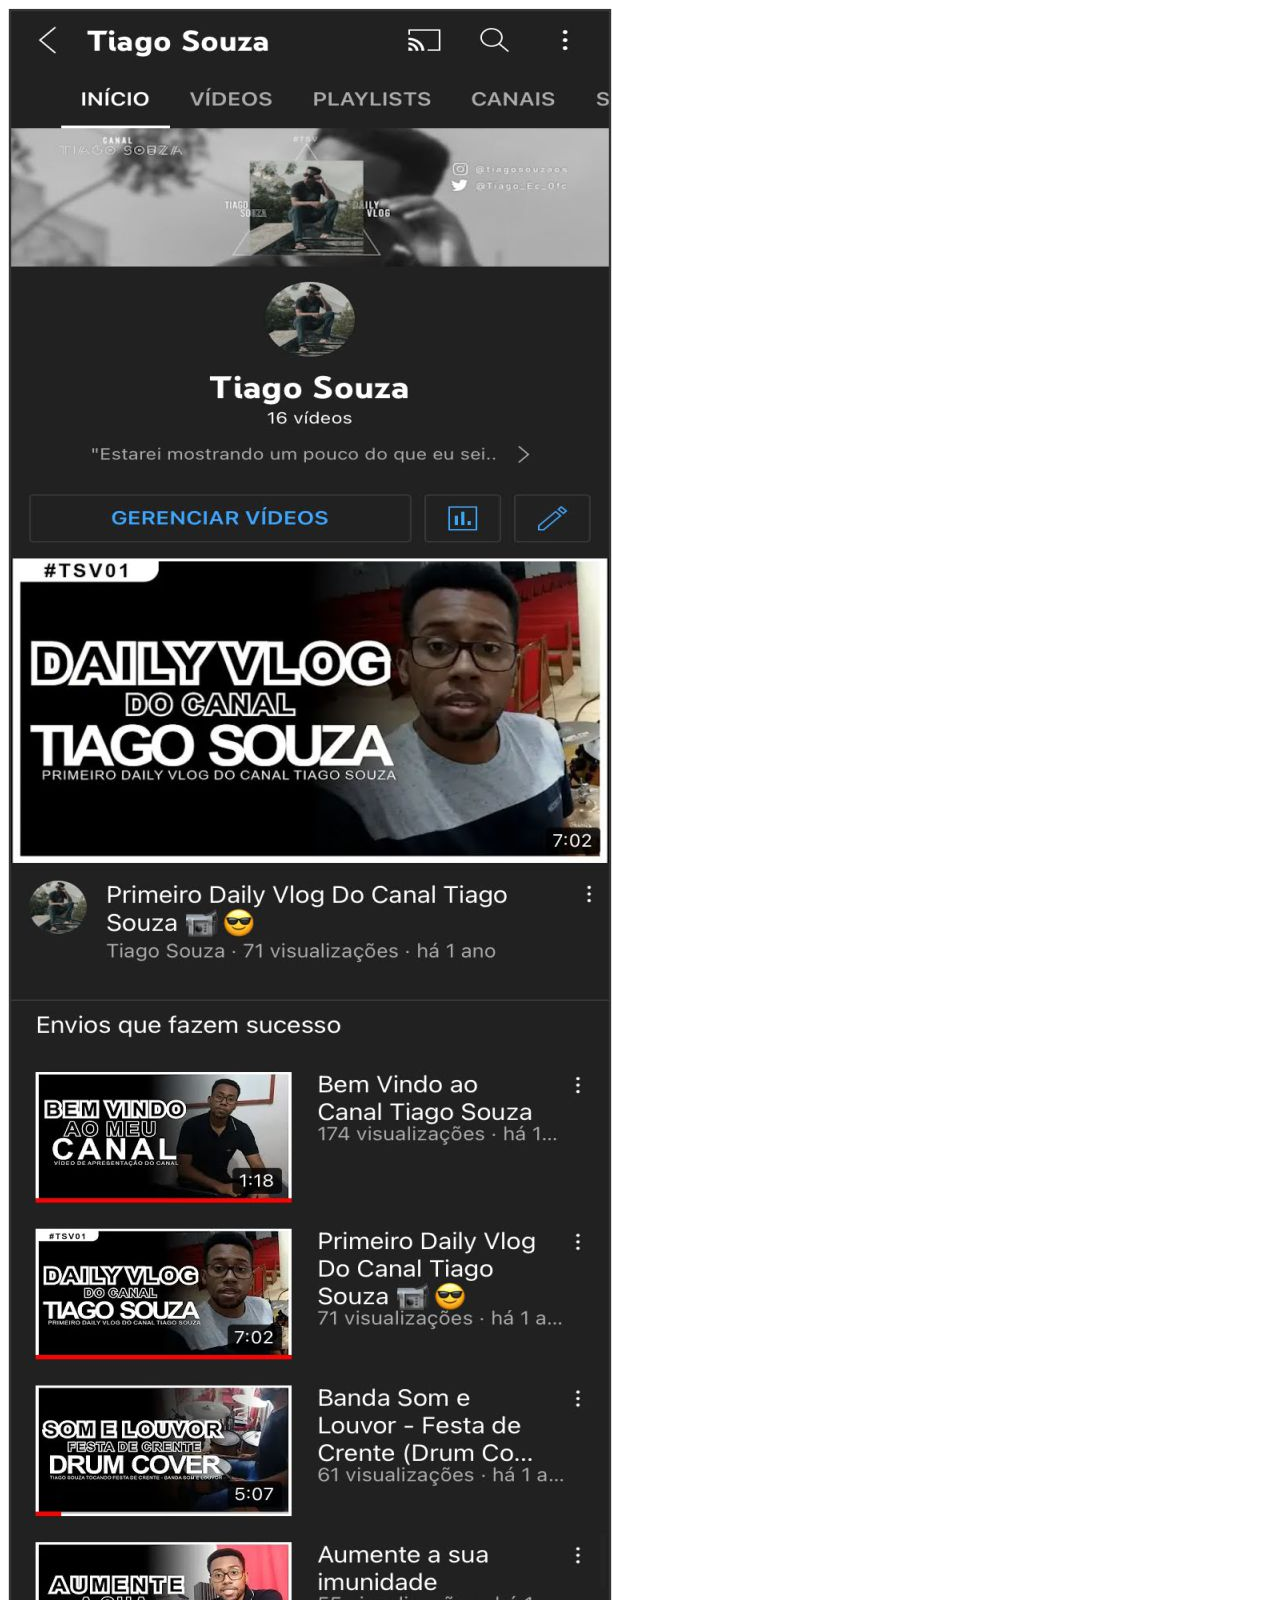
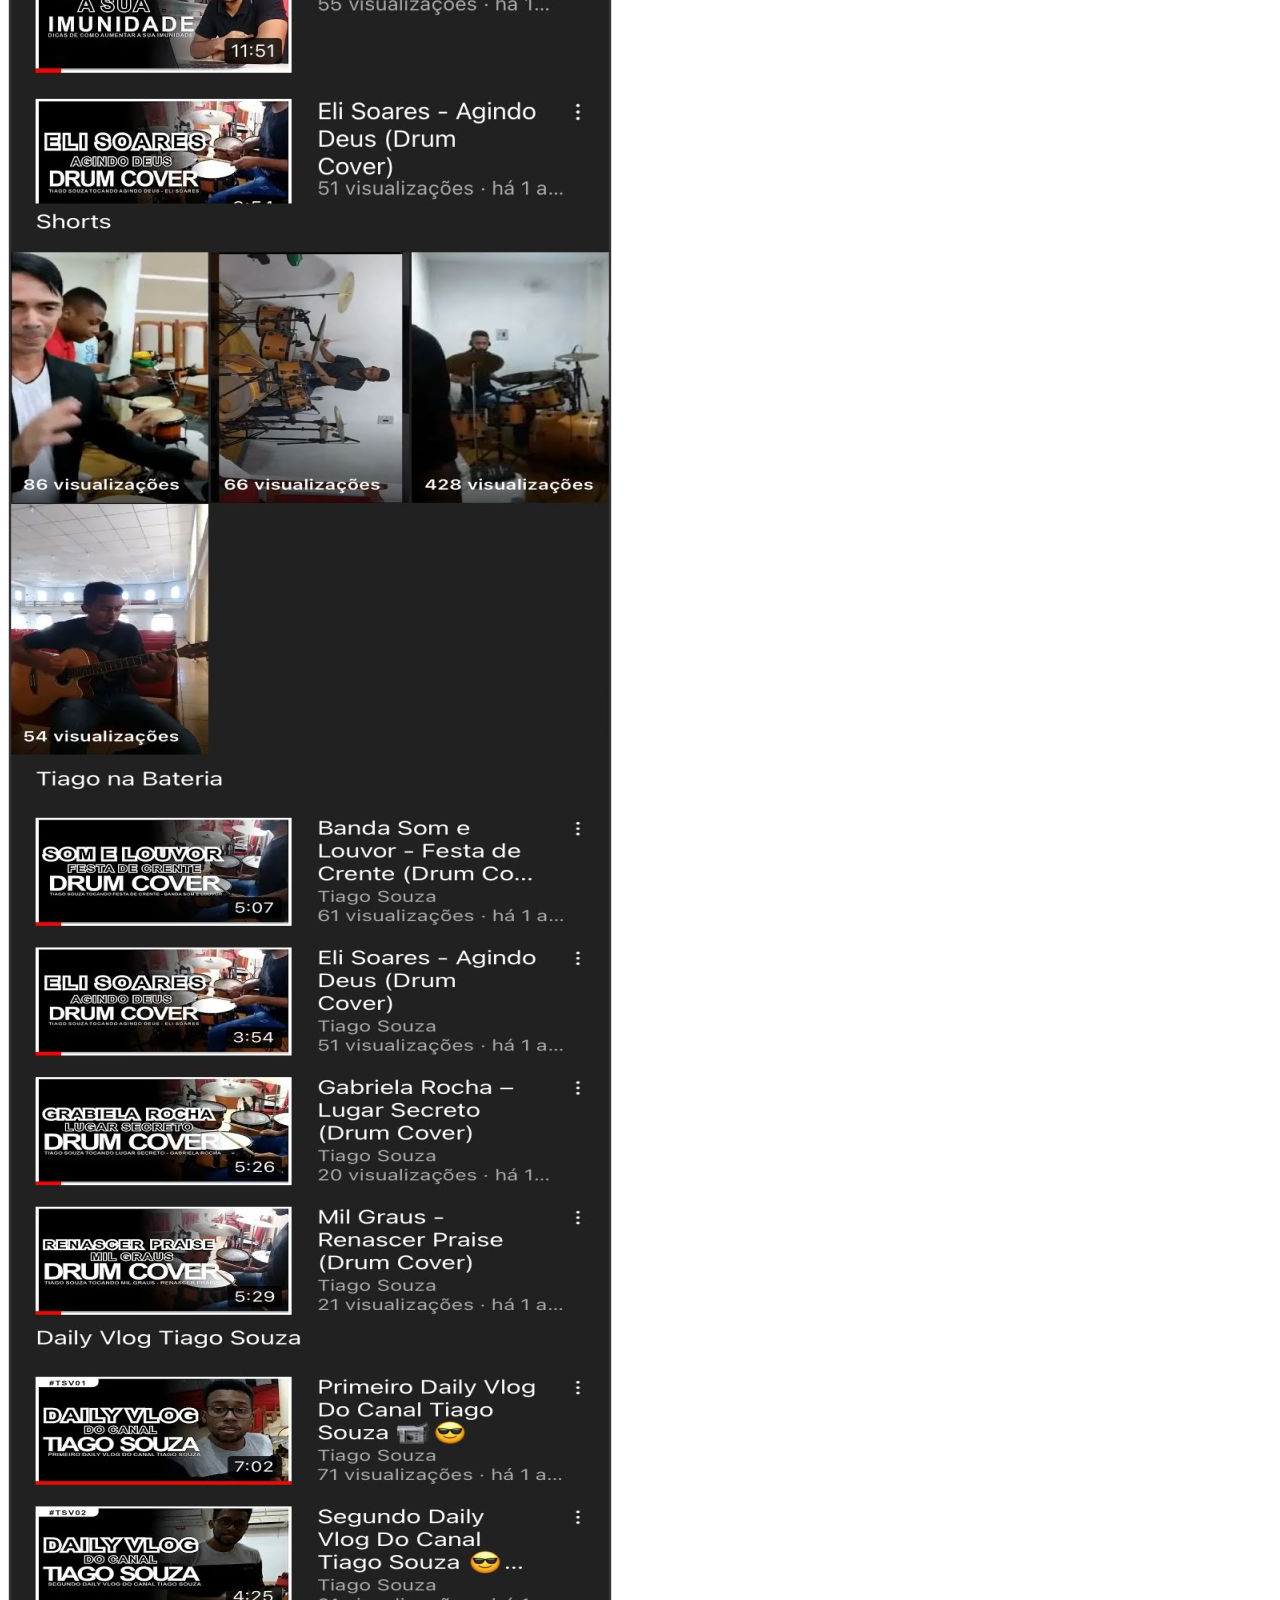
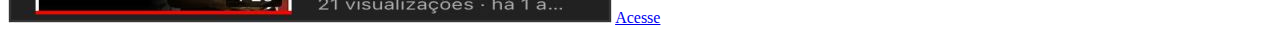
==== youtube.html @ 0bab4938 "Conclusão do Site das Redes Sociais" ====
<!DOCTYPE html>
<html lang="pt-br">
<head>
    <meta charset="UTF-8">
    <meta http-equiv="X-UA-Compatible" content="IE=edge">
    <meta name="viewport" content="width=device-width, initial-scale=1.0">
    <link rel="stylesheet" href="estilos/social.css">
    <title>Youtube</title>
</head>
<body>
    <img src="imagens/ts-youtube.jpg" alt="tiago souza youtube">
    <a href="https://www.youtube.com/channel/UC5Y60x8TKJJ7PhzUKyREhiA" target="_blank" >Acesse</a>
</body>
</html>
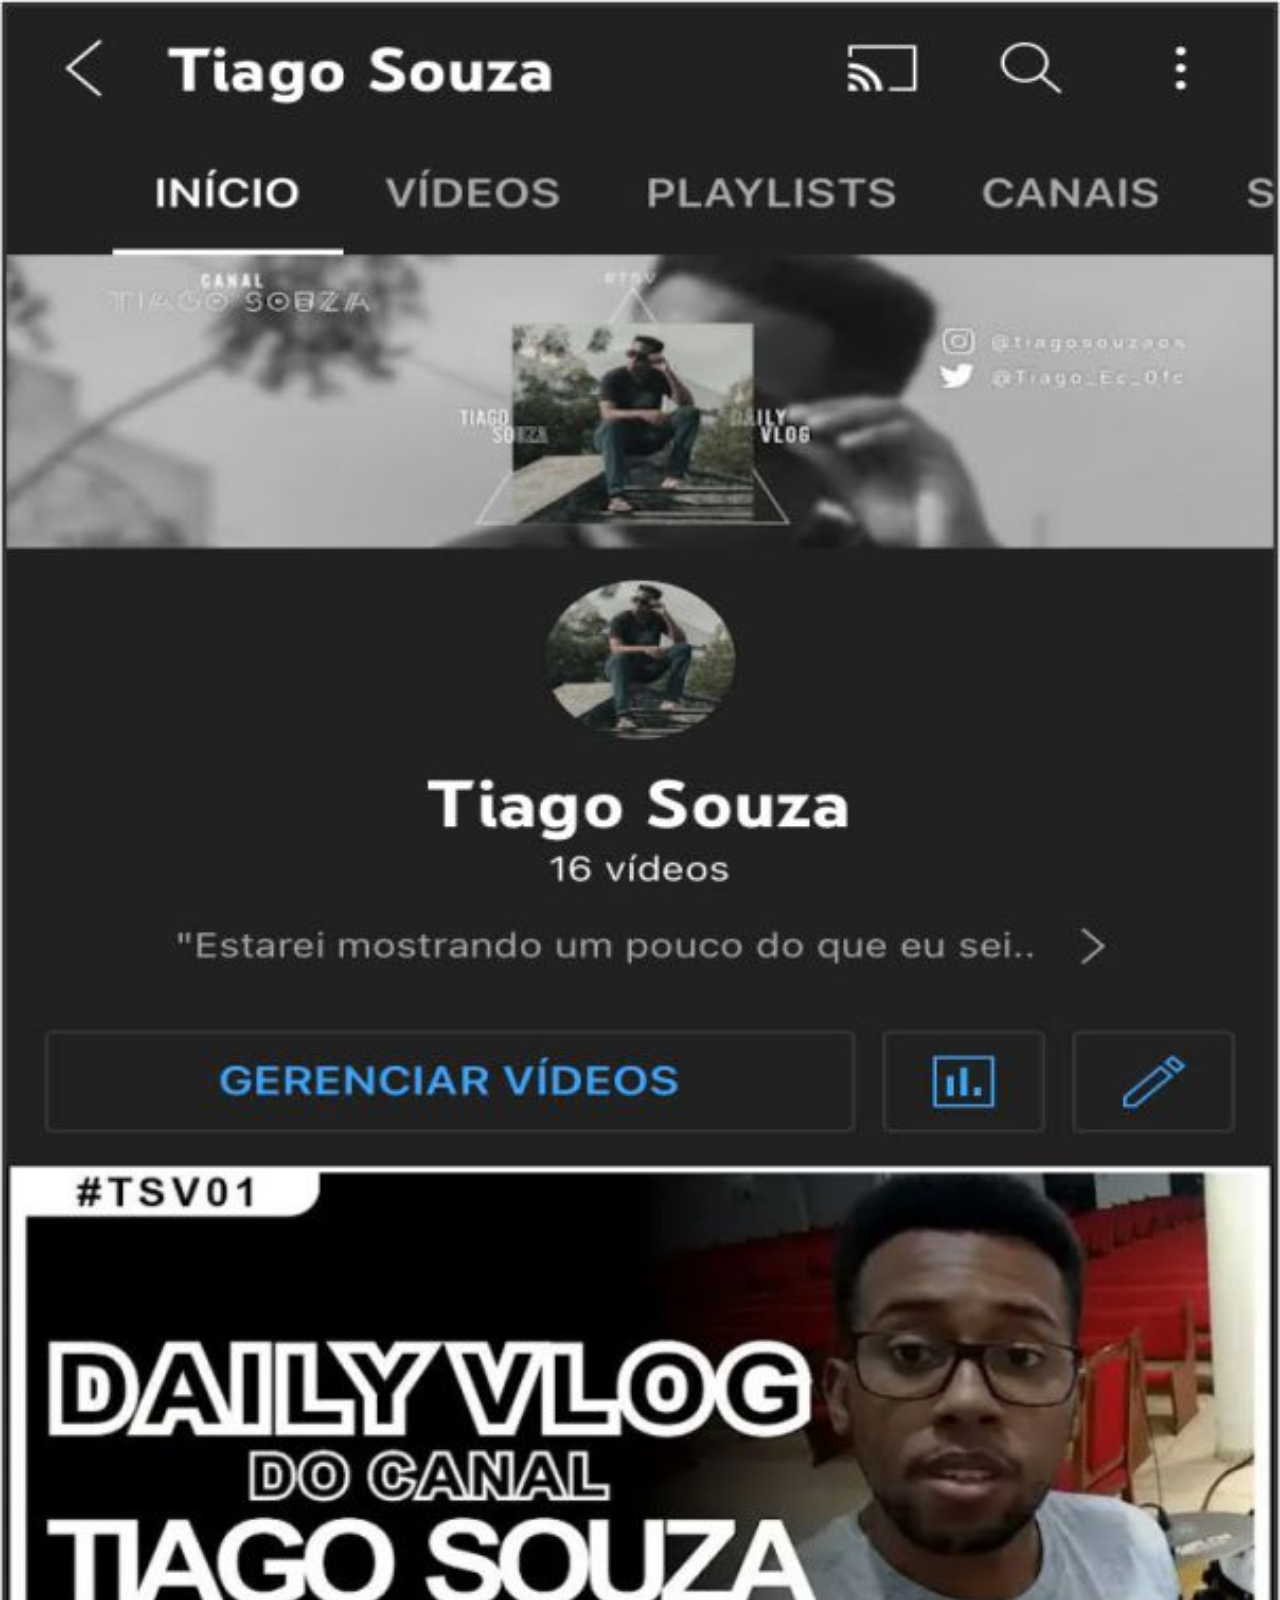
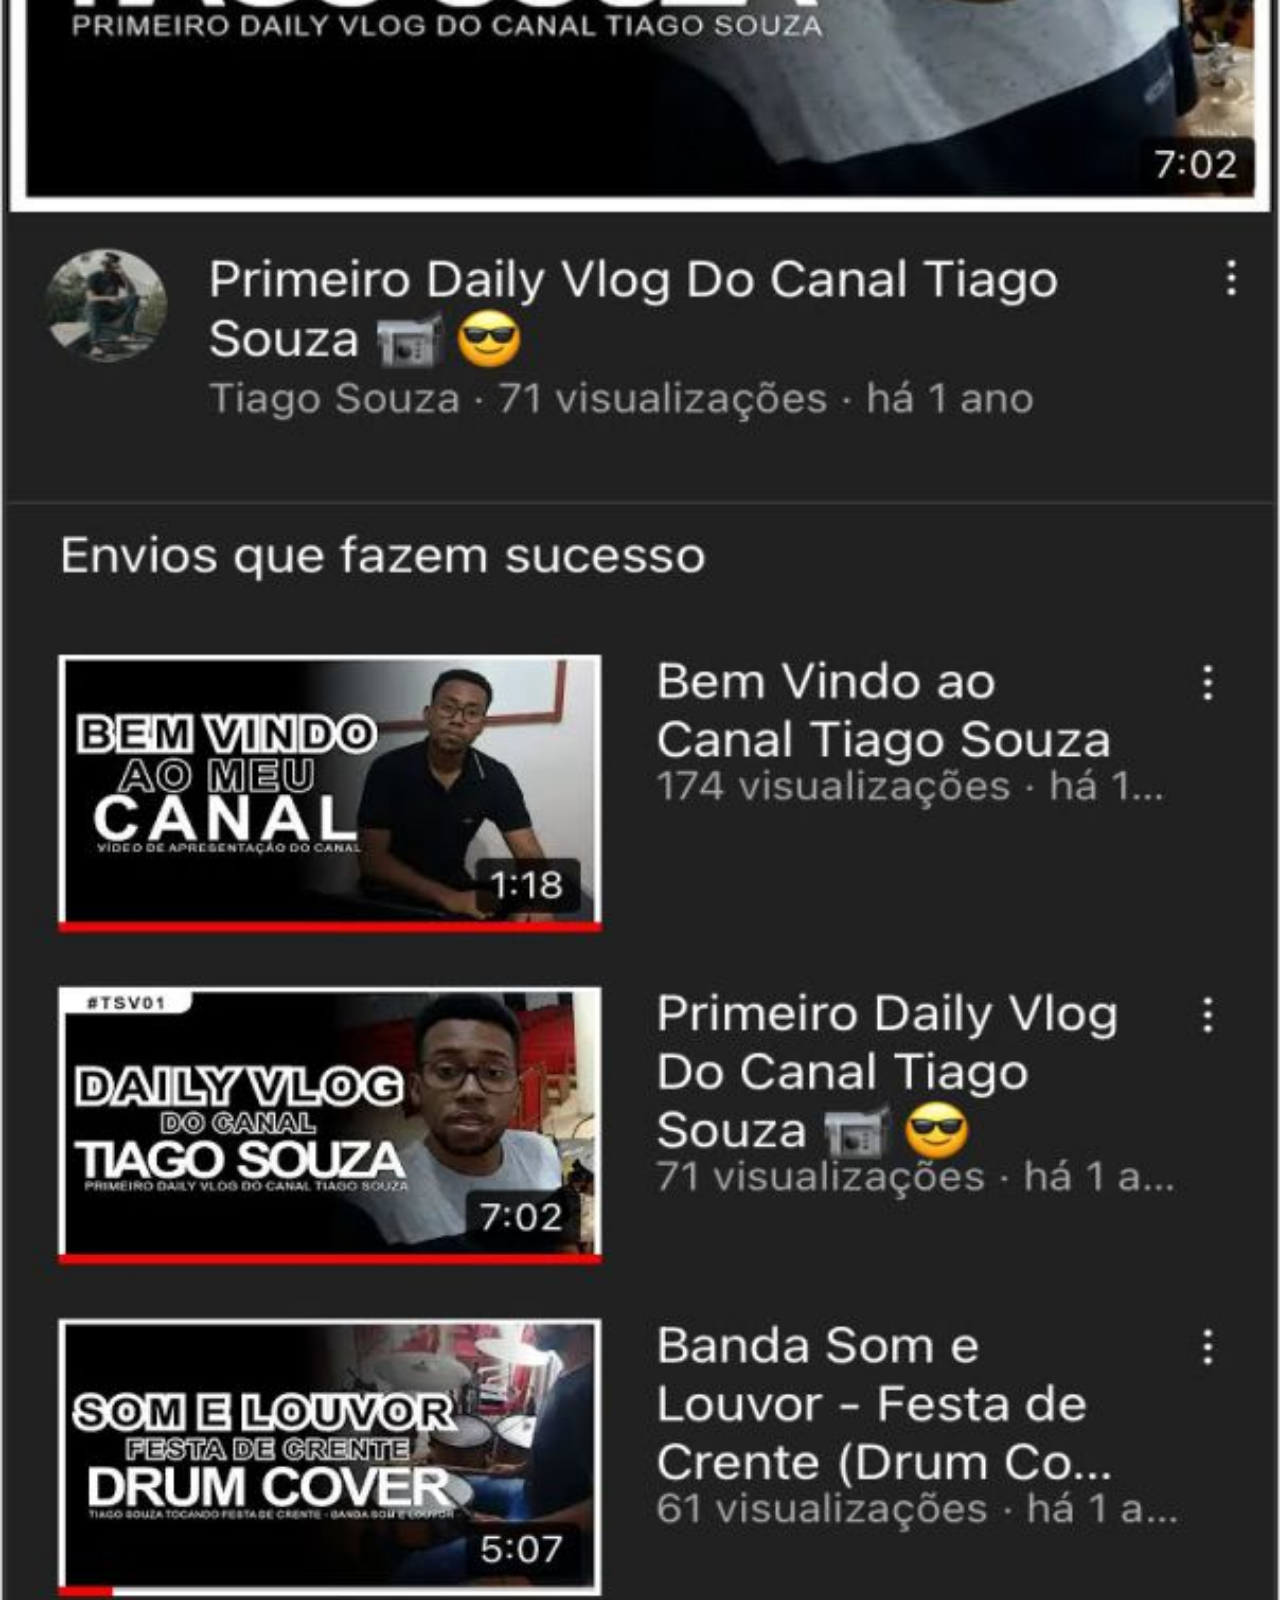
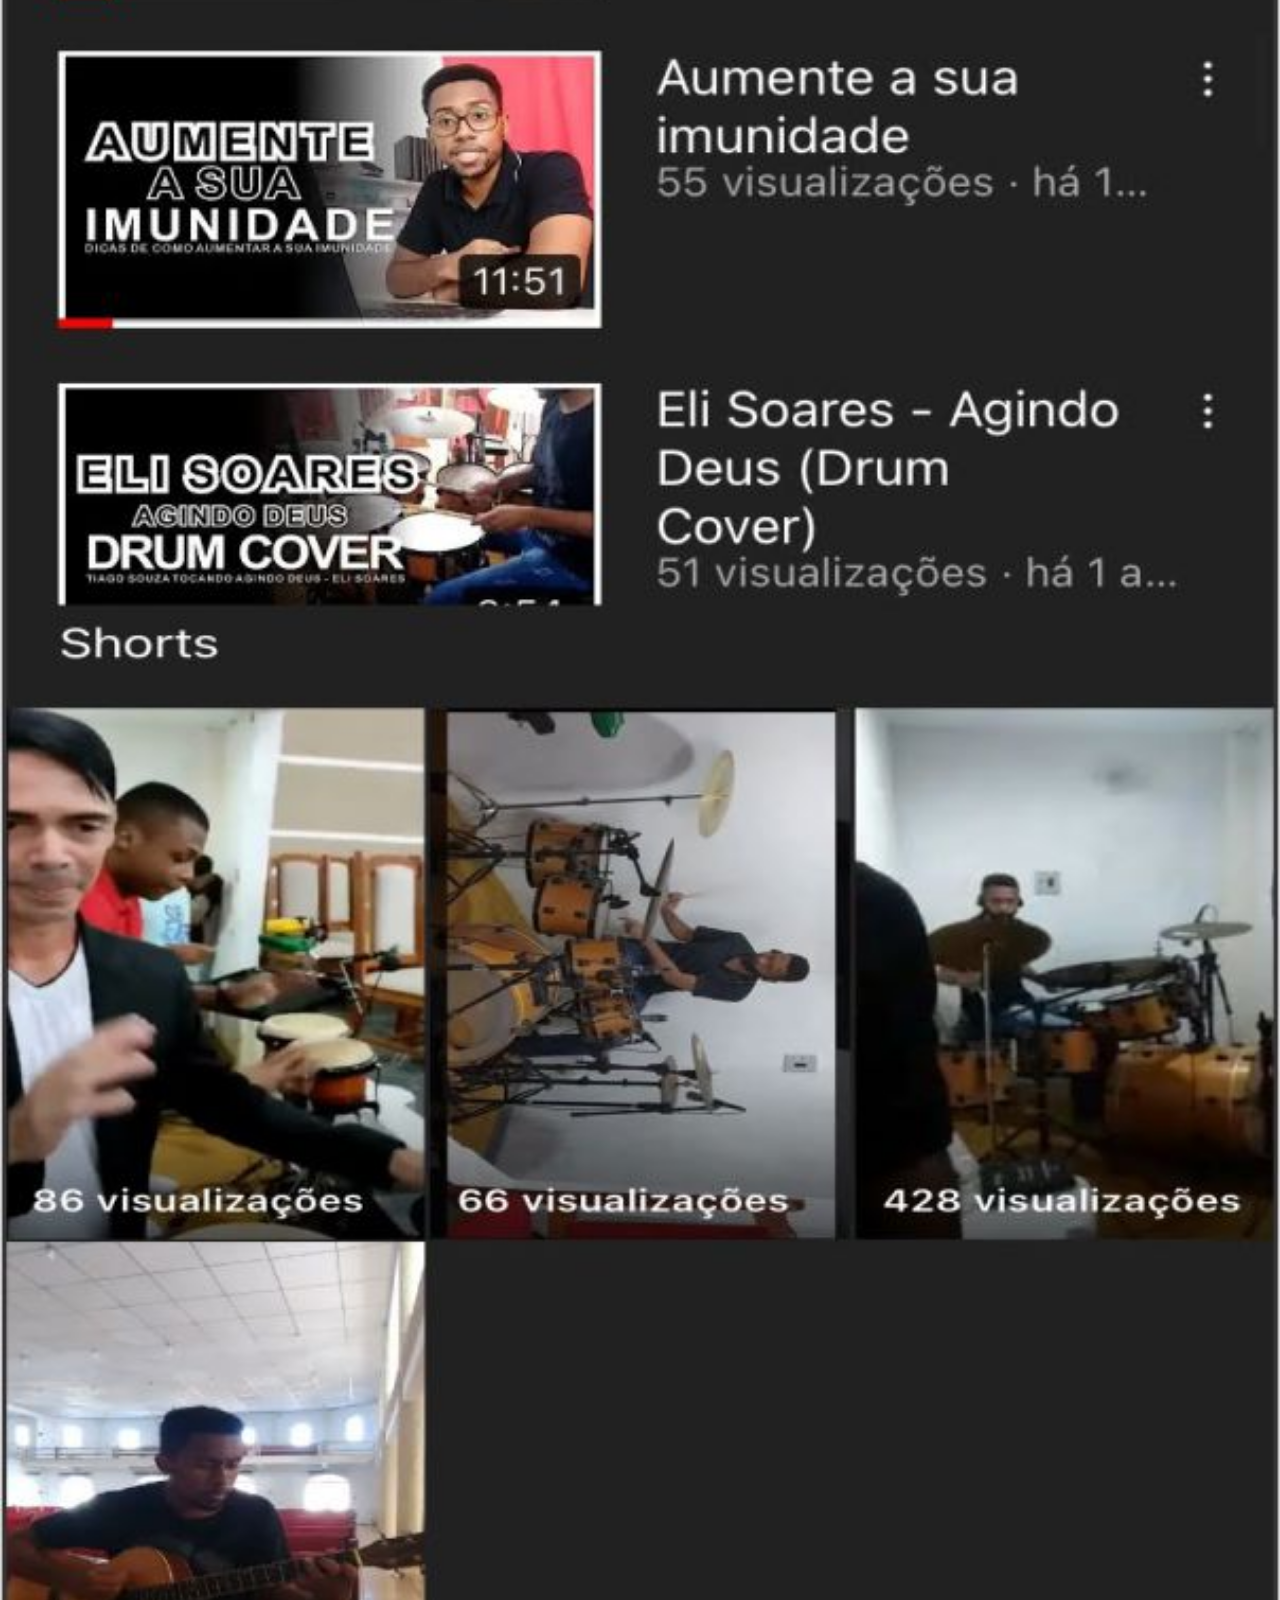
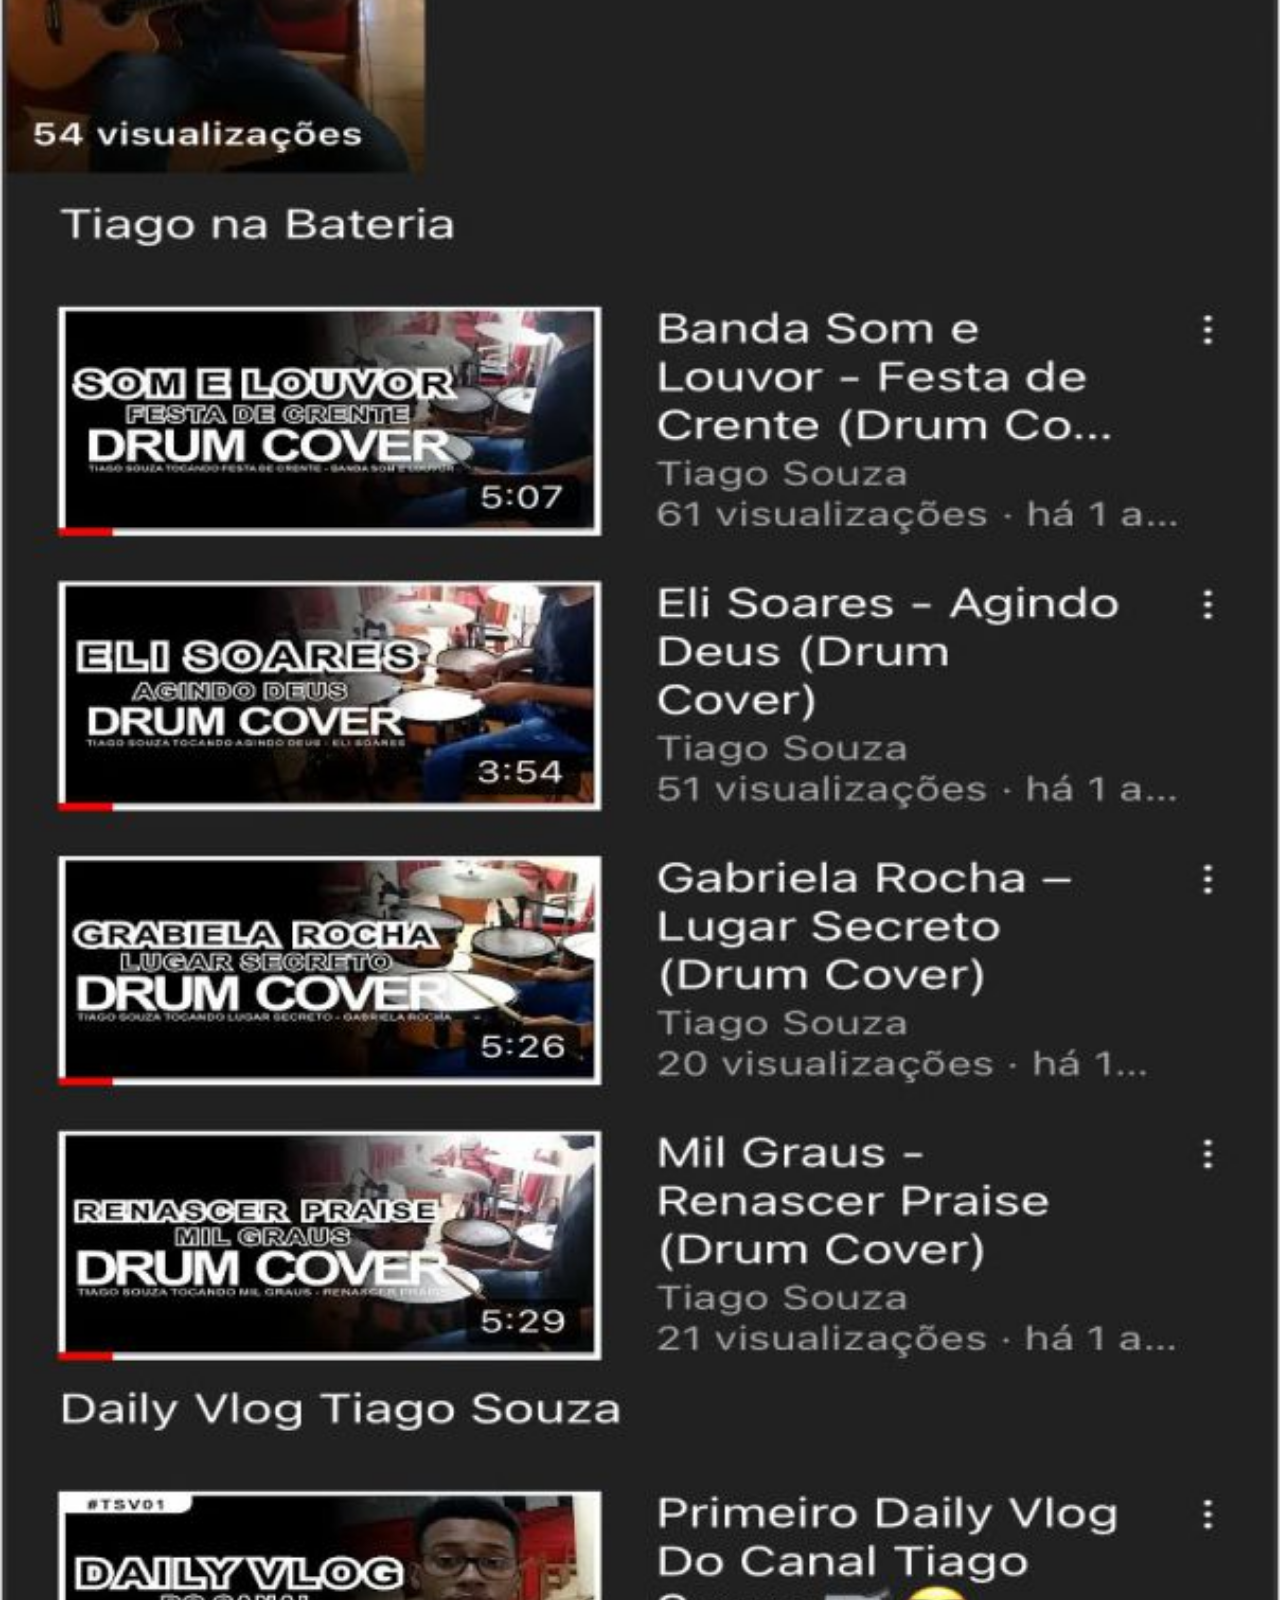
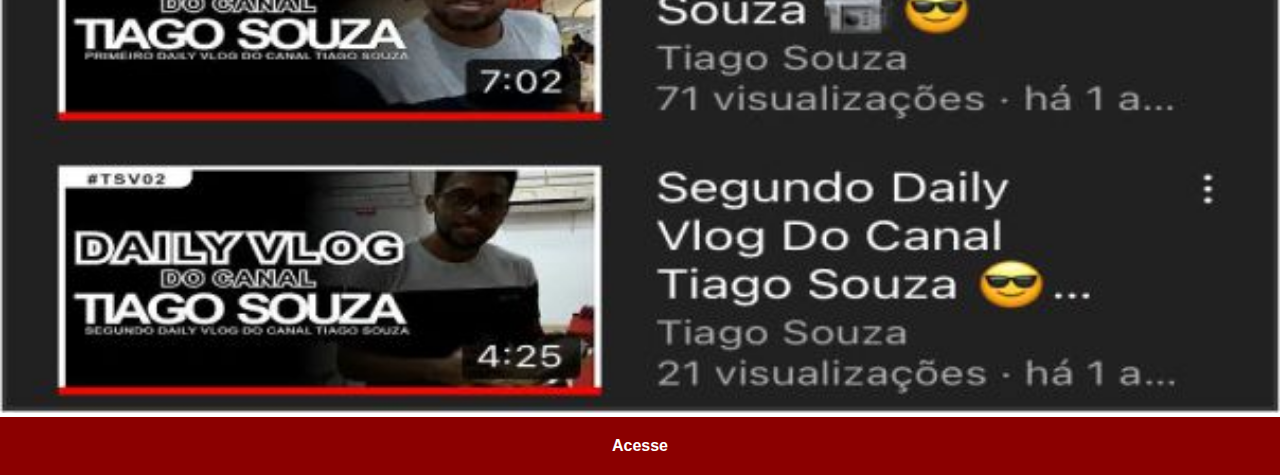
==== commit be31c0c6: "Conclusão do Site Redes Sociais" ====
--- a/youtube.html
+++ b/youtube.html
@@ -4,11 +4,11 @@
     <meta charset="UTF-8">
     <meta http-equiv="X-UA-Compatible" content="IE=edge">
     <meta name="viewport" content="width=device-width, initial-scale=1.0">
-    <link rel="stylesheet" href="estilos/social.css">
+    <link rel="stylesheet" href="Estilos/social.css">
     <title>Youtube</title>
 </head>
 <body>
-    <img src="imagens/ts-youtube.jpg" alt="tiago souza youtube">
+    <img src="imagens/ts-youtube.jpg" alt="tiago youtube">
     <a href="https://www.youtube.com/channel/UC5Y60x8TKJJ7PhzUKyREhiA" target="_blank" >Acesse</a>
 </body>
 </html>--- a/Estilos/social.css
+++ b/Estilos/social.css
@@ -0,0 +1,20 @@
+@charset "UTF-8";
+
+*  {margin:0px;
+    padding:0px;
+    font-family: Arial, Helvetica, sans-serif;}
+
+ ::-webkit-scrollbar {width:0px;
+                      height:0px;}   
+
+ img {width:100vw;}
+ 
+ a {display:block;
+    background-color: darkred;
+    color:white;
+    padding:20px;
+    text-align:center;
+    font-weight:bolder;
+    text-decoration: none;}
+
+ a:hover {background-color: red;} 